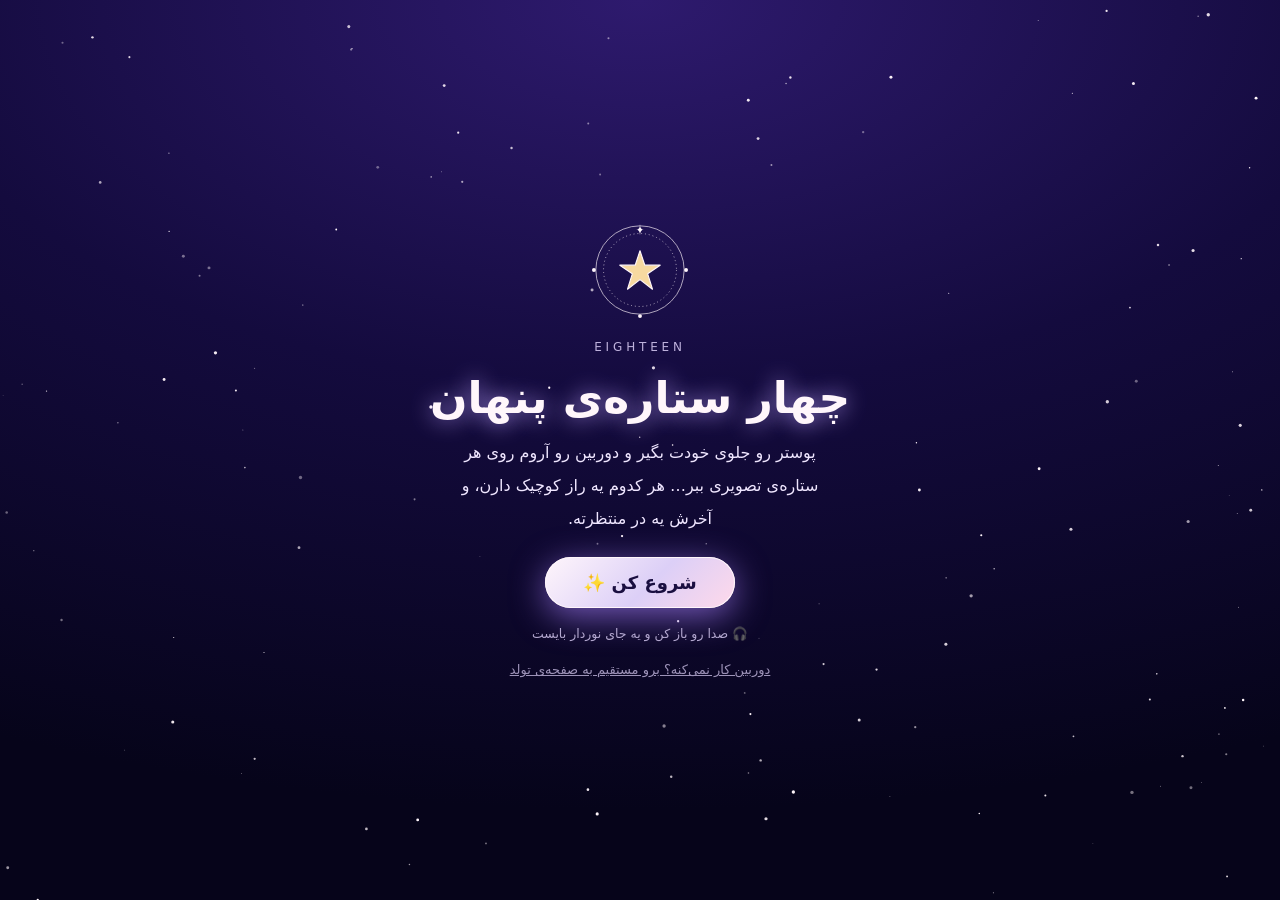
==== ar/index.html @ 87925505 "Add files via upload" ====
<!doctype html>
<html lang="fa" dir="rtl">
<head>
<meta charset="utf-8"/>
<meta name="viewport" content="width=device-width, initial-scale=1, maximum-scale=1, user-scalable=no, viewport-fit=cover"/>
<meta name="theme-color" content="#08051c"/>
<meta name="referrer" content="no-referrer"/>
<meta name="apple-mobile-web-app-capable" content="yes"/>
<title>چهار ستاره‌ی پنهان</title>
<style>
:root{
  --bg:#08051c; --ink:#fff6fb; --lav:#dccff7; --gold:#f7d9a0; --rose:#ffb7d5; --glass:rgba(16,10,48,.62);
  --font:"Vazirmatn","Vazir","Shabnam","IRANSans","Noto Naskh Arabic","Noto Sans Arabic",Tahoma,system-ui,sans-serif;
}
*{box-sizing:border-box;-webkit-tap-highlight-color:transparent}
html,body{margin:0;height:100%;background:var(--bg);color:var(--ink);font-family:var(--font);overflow:hidden;overscroll-behavior:none}
button{font-family:inherit}
#stage{position:fixed;inset:0;overflow:hidden;background:radial-gradient(120% 90% at 50% 0%,#2a1760 0%,#120a38 45%,#06041a 100%)}
#stage a-scene{position:absolute;inset:0}

/* ---------- screens ---------- */
.screen{position:fixed;inset:0;z-index:30;display:flex;flex-direction:column;align-items:center;justify-content:center;text-align:center;padding:28px 26px;
  background:radial-gradient(120% 90% at 50% 0%,#2e1a6e 0%,#140b3e 48%,#06041a 100%);transition:opacity .7s ease,visibility .7s}
.screen.hide{opacity:0;visibility:hidden;pointer-events:none}
#sky{position:absolute;inset:0;width:100%;height:100%;z-index:0}
.screen > *:not(canvas){position:relative;z-index:1}
.eyebrow{font-size:12px;letter-spacing:.32em;color:var(--lav);opacity:.85;margin:0 0 14px;font-family:Inter,system-ui,sans-serif;text-transform:uppercase}
h1{margin:0 0 10px;font-size:clamp(30px,9vw,44px);font-weight:800;line-height:1.35;text-shadow:0 0 22px rgba(190,160,255,.8)}
.lead{margin:0 auto 22px;max-width:25em;font-size:16px;line-height:2.05;color:#efe6ff}
.mini{margin:18px 0 0;font-size:12.5px;color:var(--lav);opacity:.8}
.btn{appearance:none;border:0;cursor:pointer;color:#1a0f40;font-weight:800;font-size:18px;padding:15px 38px;border-radius:999px;
  background:linear-gradient(135deg,#fff6fb,#dccff7 55%,#ffd9ea);box-shadow:0 0 0 1px #fff6fb inset,0 8px 34px rgba(170,130,255,.65);transition:transform .15s}
.btn:active{transform:scale(.96)}
.btn.ghost{background:transparent;color:var(--ink);box-shadow:0 0 0 1px rgba(255,246,251,.5) inset;font-size:14px;padding:11px 22px;font-weight:600}
.link{margin-top:20px;background:none;border:0;color:var(--lav);opacity:.7;font-size:13px;text-decoration:underline;cursor:pointer}
.ring{width:96px;height:96px;margin:0 auto 22px;position:relative}
.ring svg{width:100%;height:100%;animation:spin 14s linear infinite}
@keyframes spin{to{transform:rotate(360deg)}}
.bar{width:min(70vw,280px);height:4px;border-radius:4px;background:rgba(255,246,251,.18);overflow:hidden;margin:14px auto 0}
.bar i{display:block;height:100%;width:0;background:linear-gradient(90deg,#b49cff,#fff6fb);transition:width .3s}

/* ---------- HUD ---------- */
#hud{position:fixed;inset:0;z-index:20;pointer-events:none;opacity:0;transition:opacity .6s}
#hud.on{opacity:1}
#top{position:absolute;top:max(14px,env(safe-area-inset-top));left:0;right:0;display:flex;flex-direction:column;align-items:center;gap:8px}
#stars{display:flex;gap:14px;padding:9px 18px;border-radius:999px;background:var(--glass);backdrop-filter:blur(10px);-webkit-backdrop-filter:blur(10px);box-shadow:0 0 0 1px rgba(255,246,251,.22) inset}
#stars svg{width:30px;height:30px;transition:transform .5s,filter .5s}
#stars svg path{fill:rgba(255,246,251,.08);stroke:rgba(255,246,251,.55);stroke-width:1.4;transition:all .5s}
#stars svg.on path{fill:var(--gold);stroke:#fff6fb}
#stars svg.on{filter:drop-shadow(0 0 7px rgba(247,217,160,.95));transform:scale(1.18)}
#hint{font-size:13.5px;color:#fff;background:var(--glass);padding:7px 15px;border-radius:999px;backdrop-filter:blur(8px);-webkit-backdrop-filter:blur(8px);transition:opacity .5s}
.tools{position:absolute;top:max(14px,env(safe-area-inset-top));inset-inline-start:14px;display:flex;gap:10px;pointer-events:auto}
.tools button{width:40px;height:40px;border-radius:50%;border:0;background:var(--glass);color:#fff;font-size:18px;backdrop-filter:blur(8px);-webkit-backdrop-filter:blur(8px);box-shadow:0 0 0 1px rgba(255,246,251,.25) inset}
#toast{position:absolute;top:28%;left:0;right:0;text-align:center;font-size:22px;font-weight:800;color:var(--gold);text-shadow:0 0 18px rgba(247,217,160,.9);opacity:0;transform:translateY(10px);transition:all .6s}
#toast.on{opacity:1;transform:none}
#card{position:absolute;left:12px;right:12px;bottom:max(14px,env(safe-area-inset-bottom));pointer-events:auto;padding:20px 20px 16px;border-radius:26px;
  background:linear-gradient(180deg,rgba(40,24,98,.82),rgba(14,8,44,.9));backdrop-filter:blur(14px);-webkit-backdrop-filter:blur(14px);
  box-shadow:0 0 0 1px rgba(255,246,251,.28) inset,0 10px 50px rgba(120,80,230,.55);transform:translateY(130%);opacity:0;transition:transform .7s cubic-bezier(.2,.8,.2,1),opacity .6s;max-width:560px;margin:0 auto}
#card.on{transform:none;opacity:1}
#card .no{font-family:Inter,system-ui,sans-serif;font-size:11px;letter-spacing:.3em;color:var(--lav);margin-bottom:4px;text-transform:uppercase}
#card h2{margin:0 0 8px;font-size:21px;color:var(--gold);font-weight:800}
#card p{margin:0;font-size:16.5px;line-height:2.1;color:#fff}
#card p span{opacity:0;display:inline-block;transform:translateY(5px);animation:w .6s forwards}
@keyframes w{to{opacity:1;transform:none}}
#card .row{display:flex;gap:10px;margin-top:12px;justify-content:space-between;align-items:center}
#card .x{position:absolute;top:8px;inset-inline-end:12px;background:none;border:0;color:var(--lav);font-size:22px;padding:6px}
#next{display:none}
#next.on{display:inline-block}

/* ---------- finale ---------- */
#finale canvas{position:absolute;inset:0;width:100%;height:100%;z-index:0}
.key{font-size:64px;filter:drop-shadow(0 0 22px rgba(247,217,160,.95));animation:fl 3s ease-in-out infinite;margin-bottom:6px}
@keyframes fl{50%{transform:translateY(-10px) rotate(-6deg)}}
#demoBox{position:fixed;left:8px;bottom:8px;z-index:60;display:none;gap:6px;background:rgba(0,0,0,.55);padding:6px;border-radius:12px;direction:ltr}
#demoBox button{background:#fff6fb;border:0;border-radius:8px;padding:6px 10px;font-weight:700}
</style>
</head>
<body>

<div id="stage"></div>

<!-- ============ intro ============ -->
<section id="intro" class="screen">
  <canvas id="sky"></canvas>
  <div class="ring"><svg viewBox="0 0 100 100"><g fill="none" stroke="#fff6fb" stroke-width=".8" opacity=".85"><circle cx="50" cy="50" r="46"/><circle cx="50" cy="50" r="38" stroke-dasharray="1 3"/></g>
    <g fill="#fff6fb"><path d="M50 2 Q50 8 54 8 Q50 8 50 14 Q50 8 46 8 Q50 8 50 2Z"/><circle cx="50" cy="98" r="2"/><circle cx="2" cy="50" r="2"/><circle cx="98" cy="50" r="2"/></g>
    <path d="M50 30 L55 45 L71 45 L58 54 L63 70 L50 60 L37 70 L42 54 L29 45 L45 45Z" fill="#f7d9a0" stroke="#fff6fb" stroke-width="1.2" stroke-linejoin="round"/></svg></div>
  <p class="eyebrow">Eighteen</p>
  <h1>چهار ستاره‌ی پنهان</h1>
  <p class="lead">پوستر رو جلوی خودت بگیر و دوربین رو آروم روی هر ستاره‌ی تصویری ببر… هر کدوم یه راز کوچیک دارن، و آخرش یه در منتظرته.</p>
  <button class="btn" id="startBtn">شروع کن ✨</button>
  <p class="mini">🎧 صدا رو باز کن و یه جای نوردار بایست</p>
  <button class="link" id="skipBtn">دوربین کار نمی‌کنه؟ برو مستقیم به صفحه‌ی تولد</button>
</section>

<!-- ============ loading ============ -->
<section id="loading" class="screen hide">
  <div class="ring"><svg viewBox="0 0 100 100"><circle cx="50" cy="50" r="40" fill="none" stroke="#fff6fb" stroke-width="1" stroke-dasharray="2 5"/><path d="M50 30 L55 45 L71 45 L58 54 L63 70 L50 60 L37 70 L42 54 L29 45 L45 45Z" fill="#f7d9a0"/></svg></div>
  <h1 style="font-size:24px" id="loadTitle">در حال آماده‌سازی ستاره‌ها…</h1>
  <p class="lead" id="loadSub" style="font-size:14px;margin-bottom:0">یه لحظه صبر کن</p>
  <div class="bar"><i id="loadBar"></i></div>
</section>

<!-- ============ error ============ -->
<section id="error" class="screen hide">
  <h1 style="font-size:26px">وای، دوربین باز نشد 🥺</h1>
  <p class="lead" id="errText" style="font-size:15px">اجازه‌ی دوربین رو بده و صفحه رو دوباره باز کن. اگه باز نشد، می‌تونی بدون دوربین بری سراغ هدیه.</p>
  <button class="btn" id="errOpen">رفتن به صفحه‌ی تولد 💜</button>
  <button class="link" id="errRetry">دوباره امتحان کن</button>
</section>

<!-- ============ HUD ============ -->
<div id="hud">
  <div id="top">
    <div id="stars"></div>
    <div id="hint">دوربین رو آروم روی یکی از ستاره‌ها نگه دار…</div>
  </div>
  <div class="tools"><button id="muteBtn" aria-label="صدا">🔊</button></div>
  <div id="toast"></div>
  <div id="card">
    <button class="x" id="cardX" aria-label="بستن">×</button>
    <div class="no" id="cNo"></div>
    <h2 id="cTitle"></h2>
    <p id="cText"></p>
    <div class="row"><button class="btn ghost" id="again">🔁 دوباره بشنو</button><button class="btn ghost" id="next">دیدن پایان ✨</button></div>
  </div>
</div>

<!-- ============ finale ============ -->
<section id="finale" class="screen hide">
  <canvas id="fx"></canvas>
  <div class="key">🗝️</div>
  <h1 id="fTitle"></h1>
  <p class="lead" id="fText"></p>
  <button class="btn" id="openBtn"></button>
  <button class="link" id="replay">برگردم به ستاره‌ها</button>
</section>

<div id="demoBox"></div>

<script>
/* =====================================================================
   تنظیمات — اینجا همه‌ی متن‌ها و فایل‌ها رو می‌تونی عوض کنی
   ===================================================================== */
const CONFIG = {
  birthdayUrl: "https://taxa6953.github.io/love_arefeh/birthday/PAW_app/arefeh-18-bearthday.html",
  dwellMs: 500,                 // دوربین باید این‌قدر روی ستاره ثابت بمونه
  targetsFile: "targets.mind",  // فایل ساخته‌شده با compile.html (اگه نباشه، روی گوشی ساخته می‌شه)
  // ترتیب ستاره‌ها باید با ترتیب تصاویر توی targets.mind یکی باشه
  stars: [
    { id: "moon", img: "targets/t1_moon.jpg", ratio: 1.0361, title: "شبی که آمدی",
      text: "ماه همیشه همین‌جا بود، ولی از شبی که تو اومدی، آسمونِ من یه ستاره‌ی دیگه هم داره… ستاره‌ای که اسمش عارفه‌ست.",
      audio: null, video: null },
    { id: "snow", img: "targets/t2_snow.jpg", ratio: 1.0361, title: "دی‌ماهِ ما",
      text: "هر برفی که می‌باره منو یاد تو میندازه؛ آروم میاد، همه‌چیز رو پاک و قشنگ می‌کنه. زمستون با اومدنِ تو مهربون‌تر شد.",
      audio: null, video: null },
    { id: "rose", img: "targets/t3_rose.jpg", ratio: 1.0361, title: "نرم‌ترین چیز",
      text: "بعضی آدم‌ها مثل گل‌ان؛ بی‌صدا، دنیا رو خوشبو می‌کنن. تو برای من اون آدمی. هر بار که می‌خندی یه گل تو دلم باز می‌شه.",
      audio: null, video: null },
    { id: "key", img: "targets/t4_key.jpg", ratio: 1.0361, title: "کلید",
      text: "این کلید مال توئه. دری رو که باهاش باز می‌شه فقط وقتی می‌بینی که هر چهار ستاره رو پیدا کرده باشی ✨",
      audio: null, video: null }
  ],
  // audio / video رو با مسیر فایل خودت پر کن، مثلا:  audio: "media/moon.mp3"   یا   video: "media/moon.mp4"
  finale: {
    title: "هر چهار ستاره پیدا شد",
    text: "حالا آسمونت کامله، عارفه‌ی من. یه در هست که منتظر توئه… بیا بازش کنیم. تولدت مبارک 💜",
    button: "باز کردن در 🗝️"
  },
  libs: {
    aframe: ["lib/aframe.min.js", "https://cdn.jsdelivr.net/npm/aframe@1.5.0/dist/aframe.min.js", "https://unpkg.com/aframe@1.5.0/dist/aframe.min.js", "https://aframe.io/releases/1.5.0/aframe.min.js"],
    mindAframe: ["lib/mindar-image-aframe.prod.js", "https://cdn.jsdelivr.net/npm/mind-ar@1.2.5/dist/mindar-image-aframe.prod.js", "https://unpkg.com/mind-ar@1.2.5/dist/mindar-image-aframe.prod.js"],
    mindCompile: ["lib/mindar-image.prod.js", "https://cdn.jsdelivr.net/npm/mind-ar@1.2.5/dist/mindar-image.prod.js", "https://unpkg.com/mind-ar@1.2.5/dist/mindar-image.prod.js"]
  }
};

/* =====================================================================
   ابزارها
   ===================================================================== */
const $ = (id) => document.getElementById(id);
const fa = (n) => Number(n).toLocaleString("fa-IR");
const DEMO = /[?&]demo/.test(location.search);
const sleep = (ms) => new Promise((r) => setTimeout(r, ms));
const tryLS = (fn) => { try { return fn(); } catch (e) { return null; } };

function loadScript(urls) {
  return new Promise((resolve, reject) => {
    let i = 0;
    const next = () => {
      if (i >= urls.length) return reject(new Error("could not load: " + urls[0]));
      const s = document.createElement("script");
      s.src = urls[i++];
      s.onload = () => resolve();
      s.onerror = () => { s.remove(); next(); };
      document.head.appendChild(s);
    };
    next();
  });
}
function showScreen(id) {
  ["intro", "loading", "error", "finale"].forEach((s) => $(s).classList.toggle("hide", s !== id));
}
function hideScreens() { ["intro", "loading", "error", "finale"].forEach((s) => $(s).classList.add("hide")); }

/* ---------- آسمان ستاره‌ای پشت صفحه‌ها ---------- */
(function sky() {
  const cv = $("sky"), cx = cv.getContext("2d");
  let W, H, stars = [];
  function size() {
    const d = Math.min(devicePixelRatio || 1, 2);
    W = cv.width = innerWidth * d; H = cv.height = innerHeight * d;
    stars = Array.from({ length: 140 }, () => ({ x: Math.random() * W, y: Math.random() * H, r: (Math.random() * 1.4 + .3) * d, p: Math.random() * 6.28, s: Math.random() * .02 + .005 }));
  }
  size(); addEventListener("resize", size);
  (function loop(t) {
    if (!cv.offsetParent) return requestAnimationFrame(loop);
    cx.clearRect(0, 0, W, H);
    for (const s of stars) {
      const a = .35 + .65 * Math.abs(Math.sin(s.p + t * s.s * .1));
      cx.globalAlpha = a; cx.fillStyle = "#fff6fb"; cx.beginPath(); cx.arc(s.x, s.y, s.r, 0, 6.283); cx.fill();
    }
    requestAnimationFrame(loop);
  })(0);
})();

/* =====================================================================
   موسیقی جعبه‌موزیکی (ساخته‌شده با Web Audio — بدون نیاز به فایل)
   ===================================================================== */
const Music = (() => {
  const BPM = 76, BEAT = 60 / BPM;
  const mtof = (m) => 440 * Math.pow(2, (m - 69) / 12);
  const CH = { D: [62, 66, 69, 74], Bm: [59, 62, 66, 71], G: [55, 59, 62, 67], A: [57, 61, 64, 69], Em: [52, 59, 64, 67] };
  // هر قطعه: آکوردها، الگوی آرپژ، و ملودی [نت، ضرب، طول] برای هر میزان
  const PHRASES = [
    { chords: ["D", "Bm", "G", "A"], arp: [0, 1, 2, 3, 2, 1, 2, 1], lift: 12,
      mel: [[[90, 0, 2], [88, 2, 1], [86, 3, 1]], [[83, 0, 2], [86, 2, 2]], [[83, 0, 1.5], [81, 1.5, .5], [79, 2, 2]], [[85, 0, 1], [88, 1, 1], [90, 2, 2]]] },
    { chords: ["G", "D", "Em", "A"], arp: [3, 2, 1, 2, 3, 2, 1, 2], lift: 12,
      mel: [[[91, 0, 1], [90, 1, 1], [86, 2, 2]], [[90, 0, 2], [86, 2, 1], [83, 3, 1]], [[88, 0, 2], [91, 2, 2]], [[90, 0, 1], [88, 1, 1], [85, 2, 2]]] },
    { chords: ["Bm", "G", "D", "A"], arp: [0, 2, 1, 3, 1, 2, 1, 2], lift: 12,
      mel: [[[86, 0, 3], [83, 3, 1]], [[86, 0, 2], [88, 2, 2]], [[90, 0, 3], [88, 3, 1]], [[85, 0, 2], [81, 2, 2]]] },
    { chords: ["G", "A", "Bm", "D"], arp: [0, 1, 2, 3, 2, 3, 2, 1], lift: 12,
      mel: [[[83, 0, 2], [86, 2, 2]], [[85, 0, 2], [88, 2, 2]], [[90, 0, 2], [86, 2, 2]], [[86, 0, 4]]] }
  ];
  let ctx = null, bus = null, muted = false;

  function impulse(c, sec, decay) {
    const len = Math.floor(c.sampleRate * sec), b = c.createBuffer(2, len, c.sampleRate);
    for (let ch = 0; ch < 2; ch++) { const d = b.getChannelData(ch); for (let i = 0; i < len; i++) d[i] = (Math.random() * 2 - 1) * Math.pow(1 - i / len, decay); }
    return b;
  }
  function chain(c) {            // ساخت زنجیره‌ی صدا روی هر context (برای تست آفلاین هم استفاده می‌شه)
    const m = c.createGain(); m.gain.value = .9;
    const comp = c.createDynamicsCompressor(); comp.threshold.value = -14; comp.ratio.value = 3;
    const d = c.createGain(); d.gain.value = .85;
    const conv = c.createConvolver(); conv.buffer = impulse(c, 2.6, 2.4);
    const w = c.createGain(); w.gain.value = .42;
    d.connect(m); conv.connect(w); w.connect(m); m.connect(comp); comp.connect(c.destination);
    return { master: m, dry: d, conv };
  }
  function bell(c, out, freq, t, dur, vel) {
    const g = c.createGain();
    g.gain.setValueAtTime(0.0001, t);
    g.gain.linearRampToValueAtTime(vel, t + .004);
    g.gain.exponentialRampToValueAtTime(.0001, t + dur);
    const parts = [[1, 1], [3, .22], [5.4, .07]];     // نت اصلی + هارمونیک‌های ظریف فلزی
    const oscs = parts.map(([r, a]) => {
      const o = c.createOscillator(), ga = c.createGain();
      o.type = "sine"; o.frequency.value = freq * r; ga.gain.value = a;
      o.connect(ga); ga.connect(g); o.start(t); o.stop(t + dur + .1); return o;
    });
    g.connect(out.dry); g.connect(out.conv);
    return oscs;
  }
  function pad(c, out, midis, t, dur, vel) {     // پَد نرم برای پایان
    const g = c.createGain();
    g.gain.setValueAtTime(0.0001, t);
    g.gain.linearRampToValueAtTime(vel, t + 1.6);
    g.gain.linearRampToValueAtTime(vel * .8, t + dur - 2.5);
    g.gain.linearRampToValueAtTime(.0001, t + dur);
    midis.forEach((m, i) => {
      const o = c.createOscillator(); o.type = "triangle"; o.frequency.value = mtof(m); o.detune.value = (i % 2 ? 6 : -6);
      const lp = c.createBiquadFilter(); lp.type = "lowpass"; lp.frequency.value = 1400;
      o.connect(lp); lp.connect(g); o.start(t); o.stop(t + dur + .2);
    });
    g.connect(out.dry); g.connect(out.conv);
  }
  function schedule(c, out, idx, t0) {
    const P = PHRASES[idx];
    P.chords.forEach((name, bar) => {
      const ch = CH[name], base = t0 + bar * 4 * BEAT;
      bell(c, out, mtof(ch[0] - 12), base, 3.2, .13);                           // بیس
      P.arp.forEach((ai, e) => bell(c, out, mtof(ch[ai] + P.lift), base + e * .5 * BEAT, 1.6, .075));
      (P.mel[bar] || []).forEach(([m, b, d]) => bell(c, out, mtof(m), base + b * BEAT, 1.2 + d * BEAT, .17));
    });
    return t0 + 16 * BEAT;
  }
  function scheduleFinale(c, out, t0) {
    const scale = [62, 64, 66, 69, 71, 74, 76, 78, 81, 83, 86, 88, 90, 93, 95];
    scale.forEach((m, i) => bell(c, out, mtof(m), t0 + i * .16, 2.2, .1 + i * .004));
    const t1 = t0 + scale.length * .16 + .1;
    [50, 62, 66, 69, 74, 76, 81, 86].forEach((m, i) => bell(c, out, mtof(m), t1 + i * .05, 5.5, .15));
    pad(c, out, [50, 57, 62, 66, 69, 74], t1, 9, .05);
    for (let k = 0; k < 14; k++) bell(c, out, mtof([86, 88, 90, 93, 95, 98][k % 6]), t1 + 1.2 + k * .42, 1.8, .06);
    return t1 + 9;
  }
  function ensure() {
    if (ctx) return ctx;
    const AC = window.AudioContext || window.webkitAudioContext;
    if (!AC) return null;
    ctx = new AC();
    bus = chain(ctx);
    return ctx;
  }
  function voice() {                      // هر پخش، یک گروه صدای مستقل دارد تا بشود واقعاً قطعش کرد
    const d = ctx.createGain(), s = ctx.createGain();
    d.connect(bus.dry); s.connect(bus.conv);
    return { dry: d, conv: s };
  }
  let cur = null;
  function stop() {
    if (!cur || !ctx) return;
    const v = cur, now = ctx.currentTime; cur = null;
    v.dry.gain.cancelScheduledValues(now); v.conv.gain.cancelScheduledValues(now);
    v.dry.gain.setTargetAtTime(0, now, .06); v.conv.gain.setTargetAtTime(0, now, .06);
    setTimeout(() => { try { v.dry.disconnect(); v.conv.disconnect(); } catch (e) {} }, 900);
  }
  return {
    PHRASES, schedule, scheduleFinale, chain,
    async unlock() {
      const c = ensure(); if (!c) return;
      try { if (c.state !== "running") await c.resume(); } catch (e) {}
      const b = c.createBuffer(1, 1, 22050), s = c.createBufferSource(); s.buffer = b; s.connect(c.destination); s.start(0);   // iOS
    },
    play(idx) {
      const c = ensure(); if (!c || muted) return;
      stop(); cur = voice();
      schedule(c, cur, idx, c.currentTime + .42);
    },
    finale() {
      const c = ensure(); if (!c || muted) return;
      stop(); cur = voice();
      scheduleFinale(c, cur, c.currentTime + .5);
    },
    stop,
    setMuted(m) { muted = m; if (bus && ctx) bus.master.gain.setTargetAtTime(m ? 0 : .9, ctx.currentTime, .05); if (m) stop(); },
    isMuted: () => muted,
    // پخش فایل صوتی خود کاربر (mp3 / m4a) با Web Audio
    async playFile(url) {
      const c = ensure(); if (!c || muted) return;
      stop(); const v = (cur = voice());
      try {
        const buf = await (await fetch(url)).arrayBuffer();
        const ab = await new Promise((res, rej) => c.decodeAudioData(buf, res, rej));
        if (cur !== v) return;            // بین این مدت ستاره‌ی دیگری فعال شده
        const src = c.createBufferSource(); src.buffer = ab; src.connect(v.dry); src.start();
      } catch (e) { console.warn("audio file failed", e); }
    }
  };
})();

/* =====================================================================
   حالت بازی: ستاره‌ها، کارت پیام، پایان
   ===================================================================== */
const found = new Set();
let current = -1, cardTimer = null, finaleShown = false, toastTimer = null;
const videos = {};

function buildStarsHud() {
  const star = '<svg viewBox="0 0 40 40"><path d="M20 3 L25 15 L38 16 L28 25 L31 38 L20 31 L9 38 L12 25 L2 16 L15 15Z" stroke-linejoin="round"/></svg>';
  $("stars").innerHTML = CONFIG.stars.map(() => star).join("");
}
function markStar(i) { $("stars").children[i].classList.add("on"); }
function toast(msg) {
  const t = $("toast"); t.textContent = msg; t.classList.add("on");
  clearTimeout(toastTimer); toastTimer = setTimeout(() => t.classList.remove("on"), 2200);
}
function hideCard() { $("card").classList.remove("on"); clearTimeout(cardTimer); }
function showCard(i) {
  const s = CONFIG.stars[i];
  $("cNo").textContent = "star " + (i + 1) + " / " + CONFIG.stars.length;
  $("cTitle").textContent = s.title;
  const words = s.text.split(" ");
  $("cText").innerHTML = words.map((w, k) => '<span style="animation-delay:' + (.5 + k * .11).toFixed(2) + 's">' + w + "&nbsp;</span>").join("");
  const all = found.size === CONFIG.stars.length;
  $("next").classList.toggle("on", all);
  $("card").classList.add("on");
  clearTimeout(cardTimer);
  cardTimer = setTimeout(() => { if (!all) hideCard(); }, 9000 + words.length * 150);
}
function playStar(i) {
  const s = CONFIG.stars[i];
  if (s.audio) Music.playFile(s.audio); else Music.play(i);
  const v = videos[i]; if (v) { v.currentTime = 0; v.play().catch(() => {}); }
}
function activate(i) {
  if (current === i && $("card").classList.contains("on")) return;
  current = i;
  const first = !found.has(i);
  found.add(i); markStar(i);
  $("hint").style.opacity = 0;
  showCard(i);
  playStar(i);
  if (navigator.vibrate) navigator.vibrate(first ? [30, 40, 30] : 15);
  if (first) toast(found.size === CONFIG.stars.length ? "✨ آخرین ستاره هم پیدا شد!" : "ستاره‌ی " + fa(i + 1) + " پیدا شد ✨");
  if (found.size === CONFIG.stars.length && first) {
    clearTimeout(window.__finT);
    window.__finT = setTimeout(openFinale, 17000);
  }
}
function openFinale() {
  if (finaleShown && !$("finale").classList.contains("hide")) return;
  finaleShown = true; clearTimeout(window.__finT);
  hideCard();
  $("fTitle").textContent = CONFIG.finale.title;
  $("fText").textContent = CONFIG.finale.text;
  $("openBtn").textContent = CONFIG.finale.button;
  showScreen("finale");
  Music.finale();
  Fireworks.start();
}
function goBirthday() { location.href = CONFIG.birthdayUrl; }

/* ---------- آتش‌بازی ستاره‌ای در صفحه‌ی پایان ---------- */
const Fireworks = (() => {
  const cv = $("fx"), cx = cv.getContext("2d");
  let W, H, ps = [], run = false, last = 0;
  function size() { const d = Math.min(devicePixelRatio || 1, 2); W = cv.width = innerWidth * d; H = cv.height = innerHeight * d; }
  function burst(x, y) {
    const hue = [275, 320, 45, 200][Math.floor(Math.random() * 4)];
    for (let i = 0; i < 46; i++) {
      const a = Math.random() * 6.283, sp = (Math.random() * 3.4 + 1) * (devicePixelRatio || 1);
      ps.push({ x, y, vx: Math.cos(a) * sp, vy: Math.sin(a) * sp, life: 1, r: (Math.random() * 2 + 1) * (devicePixelRatio || 1), hue, heart: Math.random() < .18 });
    }
  }
  function loop(t) {
    if (!run) return;
    cx.fillStyle = "rgba(8,5,28,.22)"; cx.fillRect(0, 0, W, H);
    if (t - last > 650) { burst(Math.random() * W, Math.random() * H * .6 + H * .08); last = t; }
    ps = ps.filter((p) => p.life > 0);
    for (const p of ps) {
      p.x += p.vx; p.y += p.vy; p.vy += .028; p.vx *= .99; p.life -= .011;
      cx.globalAlpha = Math.max(p.life, 0); cx.fillStyle = "hsl(" + p.hue + ",90%," + (60 + p.life * 25) + "%)";
      if (p.heart) { cx.font = (p.r * 7) + "px sans-serif"; cx.fillText("♥", p.x, p.y); } else { cx.beginPath(); cx.arc(p.x, p.y, p.r, 0, 6.283); cx.fill(); }
    }
    cx.globalAlpha = 1;
    requestAnimationFrame(loop);
  }
  return { start() { size(); run = true; ps = []; cx.clearRect(0, 0, W, H); requestAnimationFrame(loop); }, stop() { run = false; } };
})();

/* =====================================================================
   واقعیت افزوده (MindAR + A-Frame)
   ===================================================================== */
function setLoad(title, sub, pct) {
  if (title) $("loadTitle").textContent = title;
  if (sub !== undefined) $("loadSub").textContent = sub;
  if (pct !== undefined) $("loadBar").style.width = Math.round(pct * 100) + "%";
}

// کش کردن فایل ساخته‌شده روی گوشی (تا دفعه‌ی بعد دوباره ساخته نشه)
const idb = {
  open: () => new Promise((res, rej) => { const r = indexedDB.open("arefeh-ar", 1); r.onupgradeneeded = () => r.result.createObjectStore("kv"); r.onsuccess = () => res(r.result); r.onerror = () => rej(r.error); }),
  async get(k) { const db = await this.open(); return new Promise((res) => { const q = db.transaction("kv").objectStore("kv").get(k); q.onsuccess = () => res(q.result); q.onerror = () => res(null); }); },
  async put(k, v) { const db = await this.open(); return new Promise((res) => { const tx = db.transaction("kv", "readwrite"); tx.objectStore("kv").put(v, k); tx.oncomplete = () => res(); tx.onerror = () => res(); }); }
};

async function resolveTargets() {
  // ۱) فایل آماده
  try {
    const r = await fetch(CONFIG.targetsFile, { cache: "no-cache" });
    if (r.ok && /octet|mind|binary|application/i.test(r.headers.get("content-type") || "application/octet-stream")) {
      const buf = await r.arrayBuffer();
      if (buf.byteLength > 2000) return URL.createObjectURL(new Blob([buf]));
    }
  } catch (e) {}
  // ۲) کش گوشی
  try { const cached = await idb.get("targets-v1"); if (cached) return URL.createObjectURL(new Blob([cached])); } catch (e) {}
  // ۳) ساختن روی همین گوشی
  setLoad("اولین بار طول می‌کشه ⏳", "دارم ستاره‌ها رو برای دوربین آماده می‌کنم. این فقط یک‌بار لازمه.", 0.02);
  await loadScript(CONFIG.libs.mindCompile);
  const Compiler = window.MINDAR && window.MINDAR.IMAGE && window.MINDAR.IMAGE.Compiler;
  if (!Compiler) throw new Error("compiler missing");
  const imgs = [];
  for (const s of CONFIG.stars) {
    await new Promise((res, rej) => { const im = new Image(); im.crossOrigin = "anonymous"; im.onload = () => { imgs.push(im); res(); }; im.onerror = rej; im.src = s.img; });
  }
  const comp = new Compiler();
  await comp.compileImageTargets(imgs, (p) => setLoad(null, "پیشرفت: " + fa(Math.round(p)) + "٪", Math.min(p / 100, .99)));
  const data = await comp.exportData();
  tryLS(() => idb.put("targets-v1", data));
  return URL.createObjectURL(new Blob([data]));
}

const GLOW_SVG = "data:image/svg+xml;utf8," + encodeURIComponent(
  '<svg xmlns="http://www.w3.org/2000/svg" viewBox="0 0 400 415"><defs><filter id="b"><feGaussianBlur stdDeviation="7"/></filter></defs>' +
  '<rect x="10" y="10" width="380" height="395" rx="22" fill="none" stroke="#f7d9a0" stroke-width="14" filter="url(#b)"/>' +
  '<rect x="10" y="10" width="380" height="395" rx="22" fill="none" stroke="#fff6fb" stroke-width="4"/>' +
  '<g fill="#fff6fb"><path d="M200 0 Q200 14 214 14 Q200 14 200 28 Q200 14 186 14 Q200 14 200 0Z"/><path d="M200 387 Q200 401 214 401 Q200 401 200 415 Q200 401 186 401 Q200 401 200 387Z"/></g></svg>');

let sceneEl = null, glowLoop = null;
const lit = new Set();

function buildScene(mindSrc) {
  const stage = $("stage");
  const targets = CONFIG.stars.map((s, i) =>
    '<a-entity mindar-image-target="targetIndex: ' + i + '">' +
      '<a-plane id="glow' + i + '" width="1.1" height="' + (1.1 * s.ratio).toFixed(3) + '" position="0 0 0.01" ' +
        'material="shader: flat; src: #glowTex; transparent: true; opacity: 0; depthTest: false"></a-plane>' +
      (s.video ? '<a-video id="av' + i + '" src="#vid' + i + '" width="1" height="' + s.ratio + '" position="0 0 0.02" visible="false"></a-video>' : "") +
    "</a-entity>").join("");
  stage.innerHTML =
    '<a-scene mindar-image="imageTargetSrc: ' + mindSrc + '; maxTrack: 1; uiLoading: no; uiScanning: no; uiError: no; filterMinCF: 0.0008; filterBeta: 0.05" ' +
      'color-space="sRGB" renderer="colorManagement: true, physicallyCorrectLights" xr-mode-ui="enabled: false" ' +
      'vr-mode-ui="enabled: false" device-orientation-permission-ui="enabled: false">' +
      '<a-assets><img id="glowTex" src="' + GLOW_SVG + '"/></a-assets>' +
      '<a-camera position="0 0 0" look-controls="enabled: false"></a-camera>' + targets +
    "</a-scene>";
  const scene = (sceneEl = stage.querySelector("a-scene"));
  stage.querySelectorAll("[mindar-image-target]").forEach((t, i) => {
    let dwell = null;
    t.addEventListener("targetFound", () => {
      clearTimeout(dwell);
      dwell = setTimeout(() => { lit.add(i); const av = $("av" + i); if (av) av.setAttribute("visible", "true"); activate(i); }, CONFIG.dwellMs);
    });
    t.addEventListener("targetLost", () => {
      clearTimeout(dwell); lit.delete(i);
      const av = $("av" + i); if (av) av.setAttribute("visible", "false");
      const v = videos[i]; if (v) v.pause();
      const g = $("glow" + i); if (g) g.setAttribute("material", "opacity", 0);
    });
  });
  scene.addEventListener("arReady", () => { hideScreens(); $("hud").classList.add("on"); });
  scene.addEventListener("arError", () => showError("camera"));

  cancelAnimationFrame(glowLoop);
  (function pulse(t) {
    lit.forEach((i) => { const g = $("glow" + i); if (g) g.setAttribute("material", "opacity", (0.55 + 0.4 * Math.sin(t / 380)).toFixed(2)); });
    glowLoop = requestAnimationFrame(pulse);
  })(0);
}

function showError(kind) {
  $("errText").textContent = kind === "camera"
    ? "اجازه‌ی دوربین رو بده (آیکون قفل کنار آدرس) و دوباره امتحان کن. اگه باز نشد، می‌تونی بدون دوربین بری سراغ هدیه."
    : "ظاهراً اینترنت یا یکی از فایل‌ها مشکل داره. یه بار دیگه امتحان کن، یا مستقیم برو سراغ هدیه.";
  showScreen("error");
}

async function startAR() {
  showScreen("loading"); setLoad("در حال آماده‌سازی ستاره‌ها…", "یه لحظه صبر کن", 0.05);
  try {
    if (!navigator.mediaDevices || !navigator.mediaDevices.getUserMedia) throw Object.assign(new Error("no camera api"), { kind: "camera" });
    const src = await resolveTargets();
    setLoad("دارم دوربین رو روشن می‌کنم…", "اگه اجازه خواست، «اجازه بده» رو بزن", .9);
    await loadScript(CONFIG.libs.aframe);
    await loadScript(CONFIG.libs.mindAframe);
    buildScene(src);
    // اگه دوربین تا ۴۵ ثانیه آماده نشد، خطا بده
    setTimeout(() => { if (!$("hud").classList.contains("on") && $("loading").classList.contains("hide") === false) showError("load"); }, 45000);
  } catch (e) {
    console.error(e);
    showError(e.kind || "load");
  }
}

/* =====================================================================
   رویدادها
   ===================================================================== */
buildStarsHud();
CONFIG.stars.forEach((st, i) => {
  if (!st.video) return;
  const v = document.createElement("video");
  v.id = "vid" + i; v.src = st.video; v.loop = true; v.preload = "auto"; v.crossOrigin = "anonymous";
  v.setAttribute("playsinline", ""); v.setAttribute("webkit-playsinline", "");
  v.style.cssText = "position:fixed;width:2px;height:2px;opacity:0;pointer-events:none;left:0;top:0";
  document.body.appendChild(v); videos[i] = v;
});
$("startBtn").addEventListener("click", async () => {
  Object.values(videos).forEach((v) => { v.muted = false; v.play().then(() => v.pause()).catch(() => {}); });
  await Music.unlock();
  if (DEMO) { hideScreens(); $("hud").classList.add("on"); return; }
  startAR();
});
$("skipBtn").addEventListener("click", goBirthday);
$("errOpen").addEventListener("click", goBirthday);
$("errRetry").addEventListener("click", () => location.reload());
$("openBtn").addEventListener("click", goBirthday);
$("replay").addEventListener("click", () => { Fireworks.stop(); Music.stop(); hideScreens(); });
$("cardX").addEventListener("click", hideCard);
$("again").addEventListener("click", () => { if (current >= 0) playStar(current); });
$("next").addEventListener("click", openFinale);
$("muteBtn").addEventListener("click", () => { const m = !Music.isMuted(); Music.setMuted(m); $("muteBtn").textContent = m ? "🔇" : "🔊"; });
document.addEventListener("visibilitychange", () => { if (document.hidden) Music.stop(); });

// حالت پیش‌نمایش بدون دوربین:  index.html?demo
if (DEMO) {
  const box = $("demoBox"); box.style.display = "flex";
  box.innerHTML = CONFIG.stars.map((s, i) => '<button data-i="' + i + '">' + (i + 1) + "</button>").join("") + '<button data-i="fin">end</button>';
  box.addEventListener("click", (e) => {
    const k = e.target.dataset && e.target.dataset.i; if (k === undefined) return;
    Music.unlock(); if (k === "fin") { found.clear(); CONFIG.stars.forEach((_, i) => { found.add(i); markStar(i); }); openFinale(); } else activate(+k);
  });
}
window.__app = { activate, openFinale, found, Music, CONFIG };   // برای تست
</script>
</body>
</html>
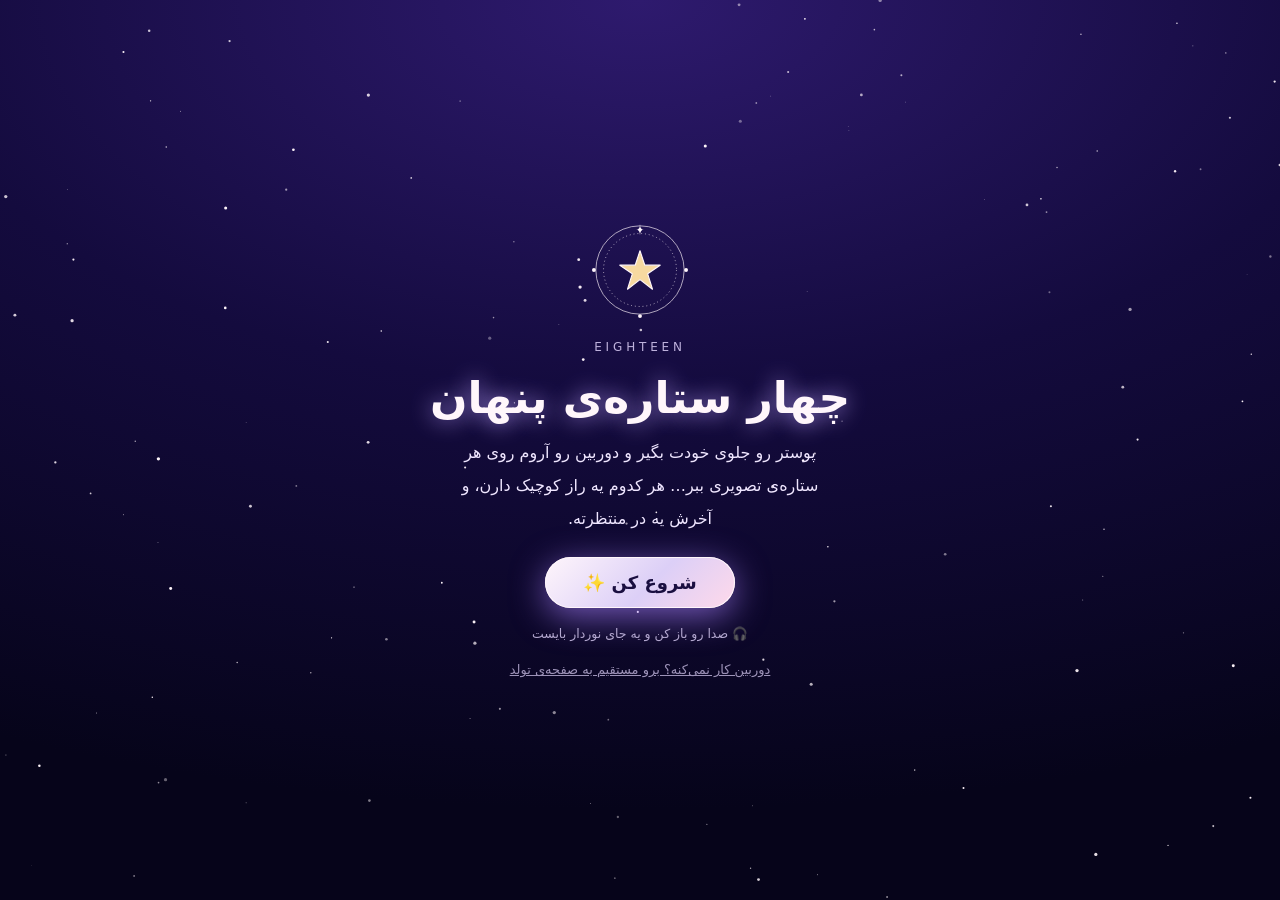
==== commit d1e56c36: "Add files via upload" ====
--- a/ar/index.html
+++ b/ar/index.html
@@ -168,9 +168,9 @@
     button: "باز کردن در 🗝️"
   },
   libs: {
-    aframe: ["lib/aframe.min.js", "https://cdn.jsdelivr.net/npm/aframe@1.5.0/dist/aframe.min.js", "https://unpkg.com/aframe@1.5.0/dist/aframe.min.js", "https://aframe.io/releases/1.5.0/aframe.min.js"],
-    mindAframe: ["lib/mindar-image-aframe.prod.js", "https://cdn.jsdelivr.net/npm/mind-ar@1.2.5/dist/mindar-image-aframe.prod.js", "https://unpkg.com/mind-ar@1.2.5/dist/mindar-image-aframe.prod.js"],
-    mindCompile: ["lib/mindar-image.prod.js", "https://cdn.jsdelivr.net/npm/mind-ar@1.2.5/dist/mindar-image.prod.js", "https://unpkg.com/mind-ar@1.2.5/dist/mindar-image.prod.js"]
+    aframe: ["lib/aframe.min.js", "https://cdn.jsdelivr.net/npm/aframe@1.5.0/dist/aframe.min.js", "https://unpkg.com/aframe@1.5.0/dist/aframe.min.js", "https://aframe.io/releases/1.5.0/aframe.min.js", "https://cdnjs.cloudflare.com/ajax/libs/aframe/1.5.0/aframe.min.js", "https://gcore.jsdelivr.net/npm/aframe@1.5.0/dist/aframe.min.js", "https://fastly.jsdelivr.net/npm/aframe@1.5.0/dist/aframe.min.js", "https://registry.npmmirror.com/aframe/1.5.0/files/dist/aframe.min.js"],
+    mindAframe: ["lib/mindar-image-aframe.prod.js", "https://cdn.jsdelivr.net/npm/mind-ar@1.2.5/dist/mindar-image-aframe.prod.js", "https://unpkg.com/mind-ar@1.2.5/dist/mindar-image-aframe.prod.js", "https://gcore.jsdelivr.net/npm/mind-ar@1.2.5/dist/mindar-image-aframe.prod.js", "https://fastly.jsdelivr.net/npm/mind-ar@1.2.5/dist/mindar-image-aframe.prod.js", "https://registry.npmmirror.com/mind-ar/1.2.5/files/dist/mindar-image-aframe.prod.js"],
+    mindCompile: ["lib/mindar-image.prod.js", "https://cdn.jsdelivr.net/npm/mind-ar@1.2.5/dist/mindar-image.prod.js", "https://unpkg.com/mind-ar@1.2.5/dist/mindar-image.prod.js", "https://gcore.jsdelivr.net/npm/mind-ar@1.2.5/dist/mindar-image.prod.js", "https://fastly.jsdelivr.net/npm/mind-ar@1.2.5/dist/mindar-image.prod.js", "https://registry.npmmirror.com/mind-ar/1.2.5/files/dist/mindar-image.prod.js"]
   }
 };
 
@@ -183,14 +183,14 @@
 const sleep = (ms) => new Promise((r) => setTimeout(r, ms));
 const tryLS = (fn) => { try { return fn(); } catch (e) { return null; } };
 
-function loadScript(urls) {
+function loadScript(urls, ok) {
   return new Promise((resolve, reject) => {
     let i = 0;
     const next = () => {
       if (i >= urls.length) return reject(new Error("could not load: " + urls[0]));
       const s = document.createElement("script");
       s.src = urls[i++];
-      s.onload = () => resolve();
+      s.onload = () => ((!ok || ok()) ? resolve() : (s.remove(), next()));
       s.onerror = () => { s.remove(); next(); };
       document.head.appendChild(s);
     };
@@ -477,7 +477,7 @@
   try { const cached = await idb.get("targets-v1"); if (cached) return URL.createObjectURL(new Blob([cached])); } catch (e) {}
   // ۳) ساختن روی همین گوشی
   setLoad("اولین بار طول می‌کشه ⏳", "دارم ستاره‌ها رو برای دوربین آماده می‌کنم. این فقط یک‌بار لازمه.", 0.02);
-  await loadScript(CONFIG.libs.mindCompile);
+  await loadScript(CONFIG.libs.mindCompile, () => !!(window.MINDAR && window.MINDAR.IMAGE && window.MINDAR.IMAGE.Compiler));
   const Compiler = window.MINDAR && window.MINDAR.IMAGE && window.MINDAR.IMAGE.Compiler;
   if (!Compiler) throw new Error("compiler missing");
   const imgs = [];
@@ -552,8 +552,8 @@
     if (!navigator.mediaDevices || !navigator.mediaDevices.getUserMedia) throw Object.assign(new Error("no camera api"), { kind: "camera" });
     const src = await resolveTargets();
     setLoad("دارم دوربین رو روشن می‌کنم…", "اگه اجازه خواست، «اجازه بده» رو بزن", .9);
-    await loadScript(CONFIG.libs.aframe);
-    await loadScript(CONFIG.libs.mindAframe);
+    await loadScript(CONFIG.libs.aframe, () => !!window.AFRAME);
+    await loadScript(CONFIG.libs.mindAframe, () => !!(window.AFRAME && AFRAME.components && AFRAME.components["mindar-image"]));
     buildScene(src);
     // اگه دوربین تا ۴۵ ثانیه آماده نشد، خطا بده
     setTimeout(() => { if (!$("hud").classList.contains("on") && $("loading").classList.contains("hide") === false) showError("load"); }, 45000);
